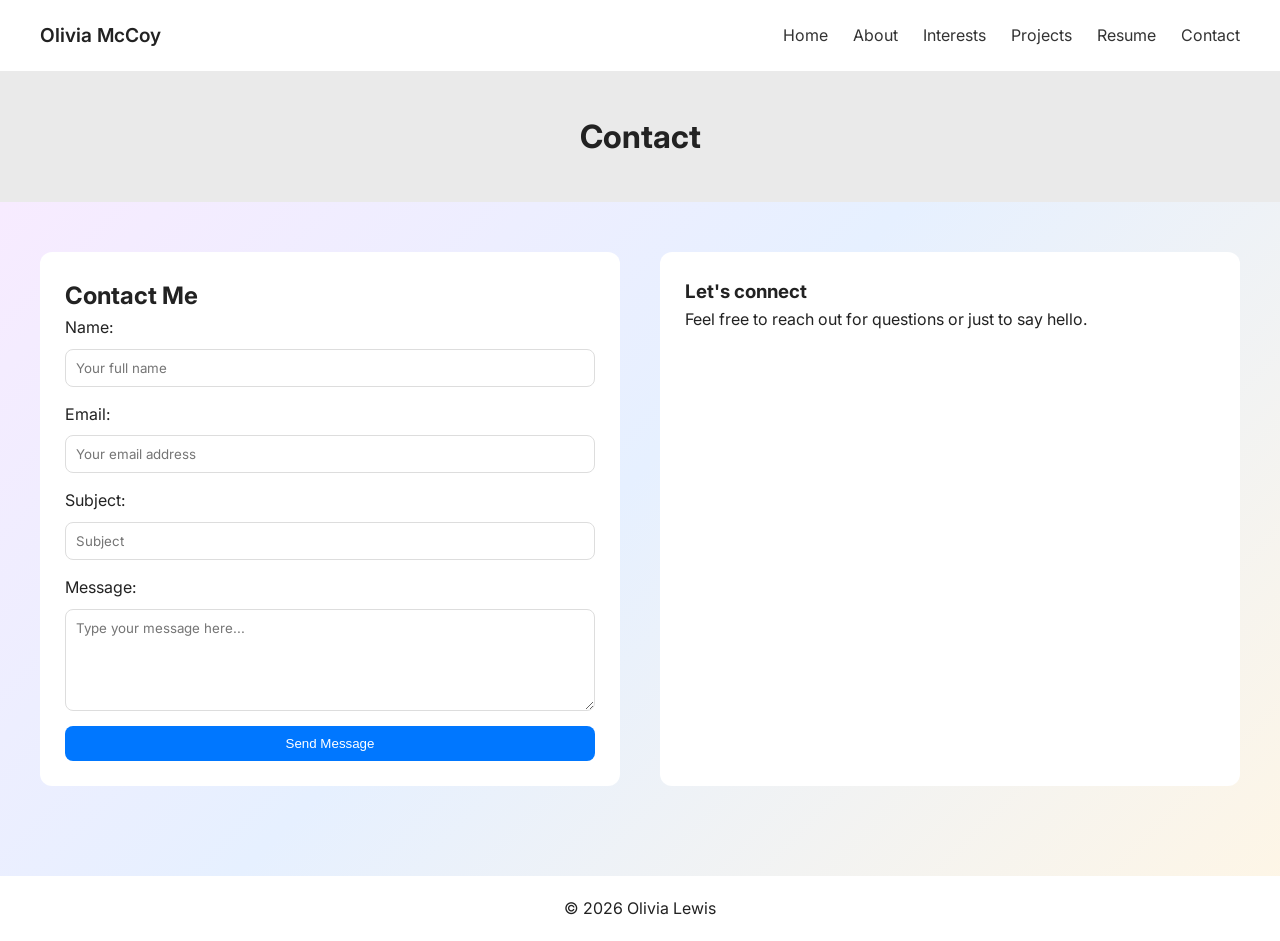
==== contact.html @ 7b0613e8 "forgot contact" ====
<!DOCTYPE html>
<html lang="en">

<head>
    <meta charset="UTF-8">
    <meta name="viewport" content="width=device-width, initial-scale=1.0">
    <title>Contact | Olivia McCoy </title>

    <link rel="stylesheet" href="style.css">
    <link href="https://fonts.googleapis.com/css2?family=Inter:wght@300;400;600&display=swap" rel="stylesheet">
</head>

<body>

    <nav class="nav">
        <div class="logo">Olivia McCoy</div>
        <ul class="nav-links">
            <li><a href="index.html">Home</a></li>
            <li><a href="about_me.html">About</a></li>
            <li><a href="interests.html">Interests</a></li>
            <li><a href="projects.html">Projects</a></li>
            <li><a href="resume.html">Resume</a></li>
            <li><a href="contact.html" class="active">Contact</a></li>
        </ul>
    </nav>

    <header class="page-header">
        <h1>Contact</h1>
    </header>

    <main class="contact-layout">

        <section class="contact-box">

            <h2>Contact Me</h2>

            <form action="" method="post" class="contact-form" onsubmit="alert('Thank you! Will hear back soon')">
                <label for="name">Name:</label>
                <input type="text" id="name" name="name" placeholder="Your full name" required>

                <label for="email">Email:</label>
                <input type="email" id="email" name="email" placeholder="Your email address" required>

                <label for="subject">Subject:</label>
                <input type="text" id="subject" name="subject" placeholder="Subject" required>

                <label for="message">Message:</label>
                <textarea id="message" name="message" rows="5" placeholder="Type your message here..."
                    required></textarea>

                <button type="submit">Send Message</button>
            </form>

        </section>

        <section class="contact-side">
            <h3>Let's connect</h3>
            <p>
                Feel free to reach out for questions or just to say hello.
            </p>

        </section>

    </main>

    <script>
        document.getElementById("message").addEventListener("input", function () {
            this.style.height = "auto";
            this.style.height = this.scrollHeight + "px";
        });
    </script>

    <footer class="footer">
        <p>&copy; 2026 Olivia Lewis</p>
    </footer>

</body>

</html>
---- style.css ----
* {
    margin: 0;
    padding: 0;
    box-sizing: border-box;
}

body {
    font-family: 'Inter', sans-serif;
    line-height: 1.6;
    background-color: #f7f7f7;
    color: #222;
    background: linear-gradient(135deg, #fbeaff, #e6f0ff, #fff6e5);
    min-height: 100vh;
}

.nav {
    display: flex;
    justify-content: space-between;
    align-items: center;
    padding: 20px 40px;
    background-color: white;
}

.logo {
    font-weight: 600;
    font-size: 1.2rem;
}

.nav-links {
    list-style: none;
    display: flex;
    gap: 25px;
}

.nav-links a {
    text-decoration: none;
    color: #333;
    position: relative;
    transition: color 0.3s ease;
}

.nav-links a:hover {
    color: #0077ff;
}


.hero {
    display: flex;
    align-items: center;
    justify-content: space-between;
    padding: 60px 40px;
    gap: 40px;
}

.hero-text {
    max-width: 500px;
}

.hero-text h1 {
    font-size: 2.5rem;
    margin-bottom: 15px;
}

.hero-img img {
    width: 100%;
    max-width: 400px;
    border-radius: 10px;
    transition: transform 0.4s ease;
}

.hero-img img:hover {
    transform: scale(1.05);
}


.section {
    padding: 50px 40px;
}

.section h2 {
    margin-bottom: 15px;
    font-size: 1.8rem;
}


.grid {
    display: grid;
    grid-template-columns: repeat(3, 1fr);
    gap: 25px;
}

.card {
    background-color: white;
    padding: 25px;
    border-radius: 10px;
    transition: transform 0.3s ease, box-shadow 0.3s ease;
}

.card:hover {
    transform: translateY(-5px);
    box-shadow: 0 8px 20px rgba(0, 0, 0, 0.08);
}

details {
    background: white;
    padding: 15px;
    border-radius: 8px;
    cursor: pointer;
}

summary {
    font-weight: 600;
    margin-bottom: 10px;
}


.footer {
    text-align: center;
    padding: 20px;
    background-color: white;
    margin-top: 40px;
}



.page-header {
    padding: 40px;
    background-color: #eaeaea;
    text-align: center;
}

.about-layout {
    display: flex;
    gap: 50px;
    padding: 50px 40px;
}

.about-text {
    flex: 2;
}

.about-text p {
    margin-bottom: 20px;
}


.about-side {
    flex: 1;
    display: flex;
    flex-direction: column;
    gap: 20px;
}

.about-side img {
    width: 50%;
    border-radius: 8px;
    transition: transform 0.3s ease;
}

.about-side img:hover {
    transform: scale(1.03);
}

.about-list ul {
    padding-left: 18px;
}

.about-list li {
    margin-bottom: 8px;
}

.about-highlight {
    padding: 50px 40px;
    background-color: #ffffff;
    text-align: center;
}

.interests-layout {
    padding: 50px 40px;
    display: grid;
    gap: 40px;
}

.interest-block h2 {
    margin-bottom: 20px;
}

.tags {
    display: flex;
    flex-wrap: wrap;
    gap: 10px;
}

.tags span {
    background-color: #eaeaea;
    padding: 8px 14px;
    border-radius: 20px;
    font-size: 0.9rem;
    transition: transform 0.2s ease, background 0.3s ease;
}

.tags span:hover {
    transform: translateY(-2px);
    background-color: #d6e4ff;
}

.interest-img {
    width: 30px;
    border-radius: 10px;
    transition: transform 0.3s ease;
}

.interest-img:hover {
    transform: scale(1.02);
}

.page-frame {
    max-width: 1100px;
    margin: 40px auto;
    padding: 40px;
    background: #ffffff;
    border-radius: 18px;
    border: 2px solid #e6e6e6;
    box-shadow: 0 10px 30px rgba(0, 0, 0, 0.08);
    position: relative;
}

.page-frame::before {
    content: "";
    position: absolute;
    inset: 10px;
    border-radius: 14px;
    border: 1px dashed #d6e4ff;
    pointer-events: none;
}

.interest-block {
    margin-bottom: 40px;
    padding-bottom: 20px;
}


.interest-block {
    transition: transform 0.25s ease;
}

.interest-block:hover {
    transform: translateY(-3px);
}

.contact-layout {
    display: flex;
    gap: 40px;
    padding: 50px 40px;
}

.contact-box,
.contact-side {
    flex: 1;
    background: white;
    padding: 25px;
    border-radius: 12px;
}

.contact-form {
    display: flex;
    flex-direction: column;
}

input,
textarea {
    width: 100%;
    padding: 10px;
    margin: 8px 0 15px;
    border: 1px solid #ddd;
    border-radius: 8px;
    font-family: inherit;
}

button {
    padding: 10px 15px;
    border: none;
    background: #0077ff;
    color: white;
    border-radius: 8px;
    cursor: pointer;
    transition: transform 0.2s ease;
}

button:hover {
    transform: scale(1.05);
}

.projects-layout {
    padding: 50px 40px;
}

.projects-intro {
    margin-bottom: 30px;
}

table {
    width: 100%;
    border-collapse: collapse;
    margin: 20px 0 40px;
    background: white;
    border-radius: 10px;
    overflow: hidden;
}

th,
td {
    padding: 12px;
    text-align: left;
    border-bottom: 1px solid #eee;
}

th {
    background: #f2f2f2;
}

.projects-gallery {
    display: grid;
    grid-template-columns: repeat(3, 1fr);
    gap: 20px;
}

.project-card {
    background: white;
    padding: 15px;
    border-radius: 10px;
    transition: transform 0.3s ease;
}

.project-card img {
    width: 100%;
    border-radius: 8px;
}

.project-card:hover {
    transform: translateY(-5px);
}

.video-container {
    width: 100%;
    max-width: 500px;
    margin: 15px auto;
}

.video-container iframe {
    width: 100%;
    height: 180px;
    border: none;
    border-radius: 10px;
    display: block;
}

.resume-layout {
    padding: 50px 40px;
    display: flex;
    justify-content: center;
}

.resume-wrapper {
    width: 100%;
    max-width: 1000px;
    background: rgba(255, 255, 255, 0.95);
    border-radius: 16px;
    padding: 20px;
    box-shadow: 0 10px 30px rgba(0, 0, 0, 0.08);
}

.resume-frame {
    width: 100%;
    height: 800px;
    border: none;
    border-radius: 12px;
    display: block;
}

@media (max-width: 768px) {
    .projects-gallery {
        grid-template-columns: 1fr;
    }
}


@media (max-width: 768px) {
    .contact-layout {
        flex-direction: column;
    }
}

@media (max-width: 768px) {
    .interests-layout {
        padding: 40px 20px;
    }
}

@media (max-width: 768px) {
    .about-layout {
        flex-direction: column;
    }
}

@media (max-width: 768px) {

    .hero {
        flex-direction: column;
        text-align: center;
    }

    .grid {
        grid-template-columns: 1fr;
    }

    .nav {
        flex-direction: column;
        gap: 15px;
    }
}
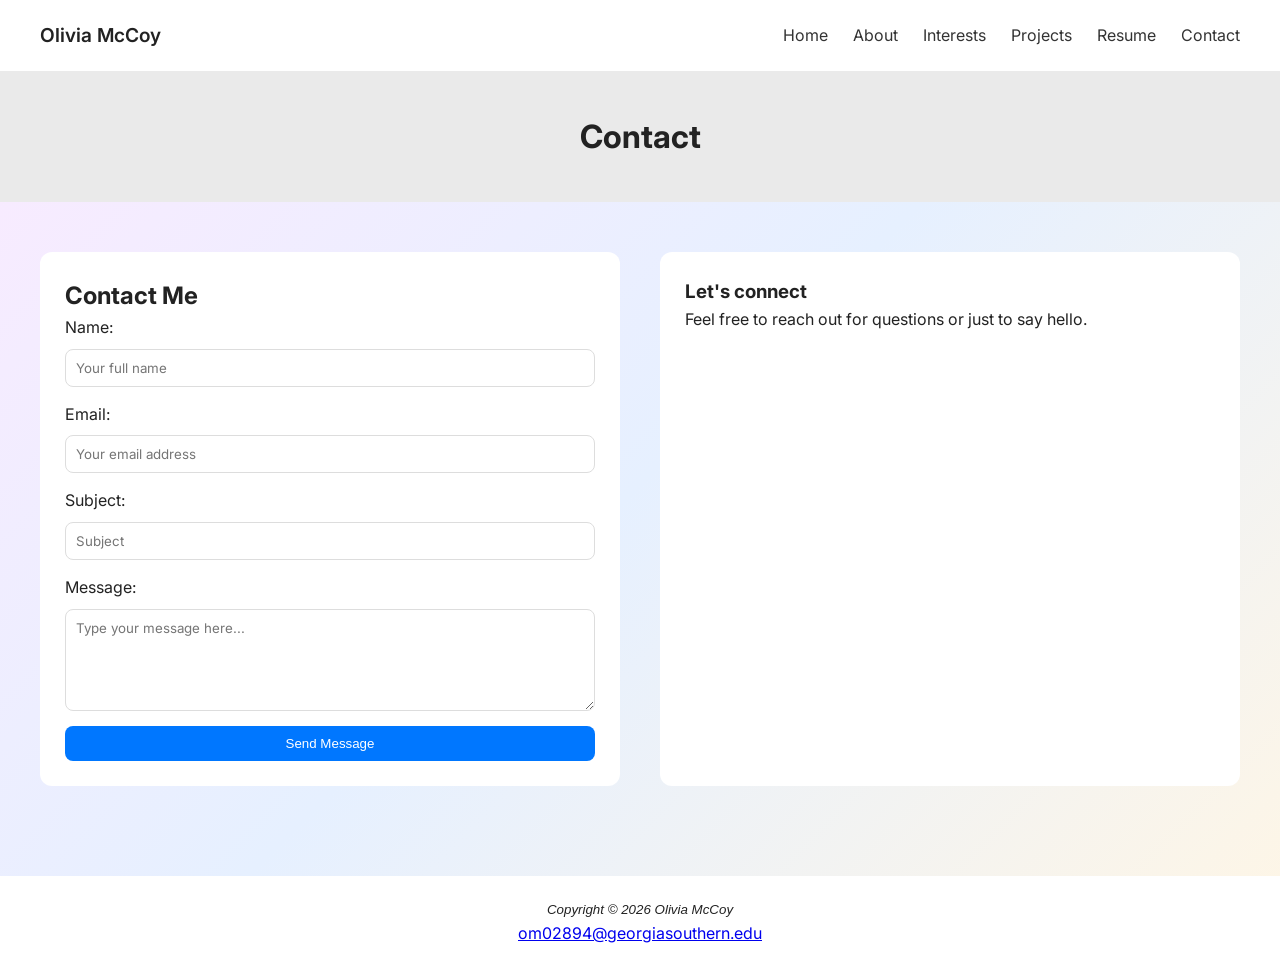
==== commit dac6d5e8: "Update contact.html" ====
--- a/contact.html
+++ b/contact.html
@@ -71,9 +71,11 @@
     </script>
 
     <footer class="footer">
-        <p>&copy; 2026 Olivia Lewis</p>
+        <i><small> Copyright &copy; 2026 Olivia McCoy <br>
+            </small></i>
+        <a href="mailto:om02894@georgiasouthern.edu"> om02894@georgiasouthern.edu</a>
     </footer>
 
 </body>
 
-</html>+</html>
--- a/style.css
+++ b/style.css
@@ -137,6 +137,7 @@
 
 .about-text {
     flex: 2;
+    font-size: large;
 }
 
 .about-text p {
@@ -248,6 +249,16 @@
     transform: translateY(-3px);
 }
 
+.site-video {
+    width: 100%;
+    max-width: 500px;
+    height: auto;
+    border-radius: 12px;
+    display: block;
+    margin-top: 15px;
+    box-shadow: 0 10px 25px rgba(0, 0, 0, 0.1);
+}
+
 .contact-layout {
     display: flex;
     gap: 40px;
@@ -418,4 +429,4 @@
         flex-direction: column;
         gap: 15px;
     }
-}+}
